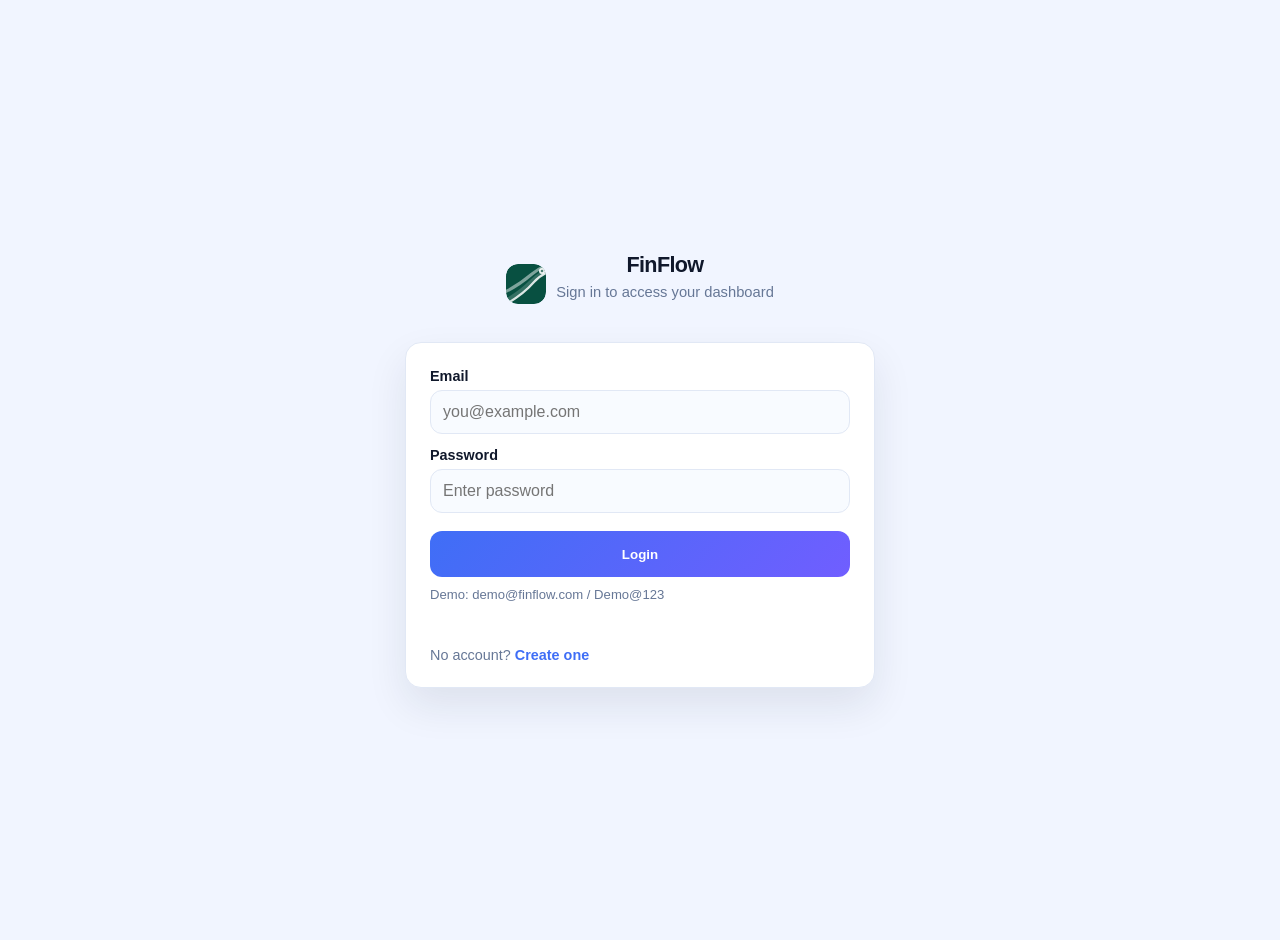
==== login.html @ 29f6e3ee "Rename FinFlow-Finance Dashboard/login.html to login.html" ====
<!DOCTYPE html>
<html lang="en">
<head>
  <meta charset="UTF-8" />
  <meta name="viewport" content="width=device-width, initial-scale=1.0" />
  <title>FinFlow | Login</title>
  <link rel="stylesheet" href="style.css" />
  <style>
    body {
      margin: 0;
      min-height: 100vh;
      display: grid;
      place-items: center;
      background: var(--bg-main, #f1f5ff);
      color: var(--text-main, #10182b);
      font-family: "Inter", sans-serif;
      padding: 20px;
    }
    .auth-box {
      width: min(420px, 100%);
      background: var(--surface, #fff);
      border: 1px solid var(--line, #e1e8f5);
      border-radius: 16px;
      box-shadow: var(--shadow-card, 0 18px 40px rgba(20,33,60,.09));
      padding: 24px;
    }
    .auth-title {
      margin: 0;
      font-size: 1.35rem;
      font-weight: 800;
      letter-spacing: -0.03em;
      color: var(--text-primary, #10182b);
    }
    .auth-subtitle {
      margin: 6px 0 16px;
      color: var(--text-muted, #667796);
      font-size: .92rem;
    }
    .brand-lockup {
      display: flex;
      align-items: center;
      justify-content: center;
      gap: 10px;
      margin-bottom: 14px;
    }
    /* Logo mark — replaces the old gradient badge */
    .brand-badge {
      width: 40px;
      height: 40px;
      border-radius: 12px;
      display: grid;
      place-items: center;
      flex: 0 0 auto;
      overflow: hidden;
    }
    .brand-copy {
      text-align: center;
    }
    .form-label {
      font-size: .9rem;
      font-weight: 600;
      margin-bottom: 6px;
      display: inline-block;
    }
    .form-control {
      width: 100%;
      min-height: 44px;
      border-radius: 12px;
      border: 1px solid var(--line, #e1e8f5);
      padding: 0 12px;
      box-sizing: border-box;
      font: inherit;
      background: var(--surface-soft, #f8fbff);
      color: inherit;
      transition: border-color .15s, box-shadow .15s;
    }
    .form-control:focus {
      outline: none;
      border-color: var(--primary, #3f6ef6);
      box-shadow: 0 0 0 4px rgba(63, 110, 246, 0.15);
    }
    /* Field-level validation error state */
    .form-control.field-invalid {
      border-color: #d94e63;
      box-shadow: 0 0 0 3px rgba(217, 78, 99, 0.14);
    }
    .inline-field-error {
      display: block;
      font-size: .8rem;
      color: #d94e63;
      margin-top: 4px;
    }
    .auth-btn {
      width: 100%;
      border: 0;
      min-height: 46px;
      border-radius: 12px;
      font-weight: 700;
      color: #fff;
      margin-top: 18px;
      background: linear-gradient(130deg, var(--primary, #3f6ef6), var(--primary-2, #705eff));
      cursor: pointer;
      transition: opacity .15s;
    }
    .auth-btn:hover { opacity: .9; }
    .auth-meta {
      margin: 12px 0 0;
      color: var(--text-muted, #667796);
      font-size: .9rem;
    }
    .auth-meta a {
      color: var(--primary, #3f6ef6);
      text-decoration: none;
      font-weight: 700;
    }
    .auth-msg {
      min-height: 20px;
      font-size: .88rem;
      margin-top: 10px;
    }
    .auth-msg.error   { color: #d94e63; }
    .auth-msg.success { color: #0f9a75; }
    .auth-hint {
      margin: 10px 0 0;
      font-size: .82rem;
      color: var(--text-muted, #667796);
    }
    .auth-page {
      width: 100%;
      display: flex;
      flex-direction: column;
      align-items: center;
      gap: 12px;
    }
    .brand-top {
      width: min(420px, 100%);
      display: flex;
      justify-content: center;
    }
  </style>
</head>
<body data-page="login">
  <main class="auth-page">
    <div class="brand-top">
      <div class="brand-lockup" aria-label="FinFlow brand">

        <!-- FinFlow Logo Mark (replaces the old gradient FF badge) -->
        <div class="brand-badge" aria-hidden="true">
          <svg width="40" height="40" viewBox="0 0 40 40" xmlns="http://www.w3.org/2000/svg">
            <defs>
              <clipPath id="lmc">
                <rect width="40" height="40" rx="12"/>
              </clipPath>
            </defs>
            <rect width="40" height="40" rx="12" fill="#085041"/>
            <g clip-path="url(#lmc)" fill="none" stroke-linecap="round">
              <path d="M-1 37C9 32,19 24,26 17S37 9,42 6"   stroke="white" stroke-width="4"   opacity="0.18"/>
              <path d="M-1 28C9 23,19 16,26 10S37 3,43 0"   stroke="white" stroke-width="3"   opacity="0.48"/>
              <path d="M2 39C12 33,22 25,28 18S38 10,44 7"  stroke="white" stroke-width="2.2" opacity="0.85"/>
              <circle cx="36" cy="7" r="3" fill="white" opacity="0.92"/>
              <circle cx="36" cy="7" r="1.3" fill="#085041" opacity="0.7"/>
            </g>
          </svg>
        </div>

        <div class="brand-copy">
          <h2 class="auth-title">FinFlow</h2>
          <p class="auth-subtitle">Sign in to access your dashboard</p>
        </div>
      </div>
    </div>

    <section class="auth-box">
      <form id="loginForm" novalidate>
        <div>
          <label for="loginEmail" class="form-label">Email</label>
          <input id="loginEmail" class="form-control" type="email" placeholder="you@example.com" required />
        </div>

        <div style="margin-top:12px;">
          <label for="loginPassword" class="form-label">Password</label>
          <input id="loginPassword" class="form-control" type="password" placeholder="Enter password" required />
        </div>

        <button type="submit" class="auth-btn">Login</button>
        <p class="auth-hint">Demo: demo@finflow.com / Demo@123</p>
        <p id="loginMessage" class="auth-msg"></p>
      </form>

      <p class="auth-meta">No account? <a href="signup.html">Create one</a></p>
    </section>
  </main>

  <script src="auth.js"></script>
</body>
</html>
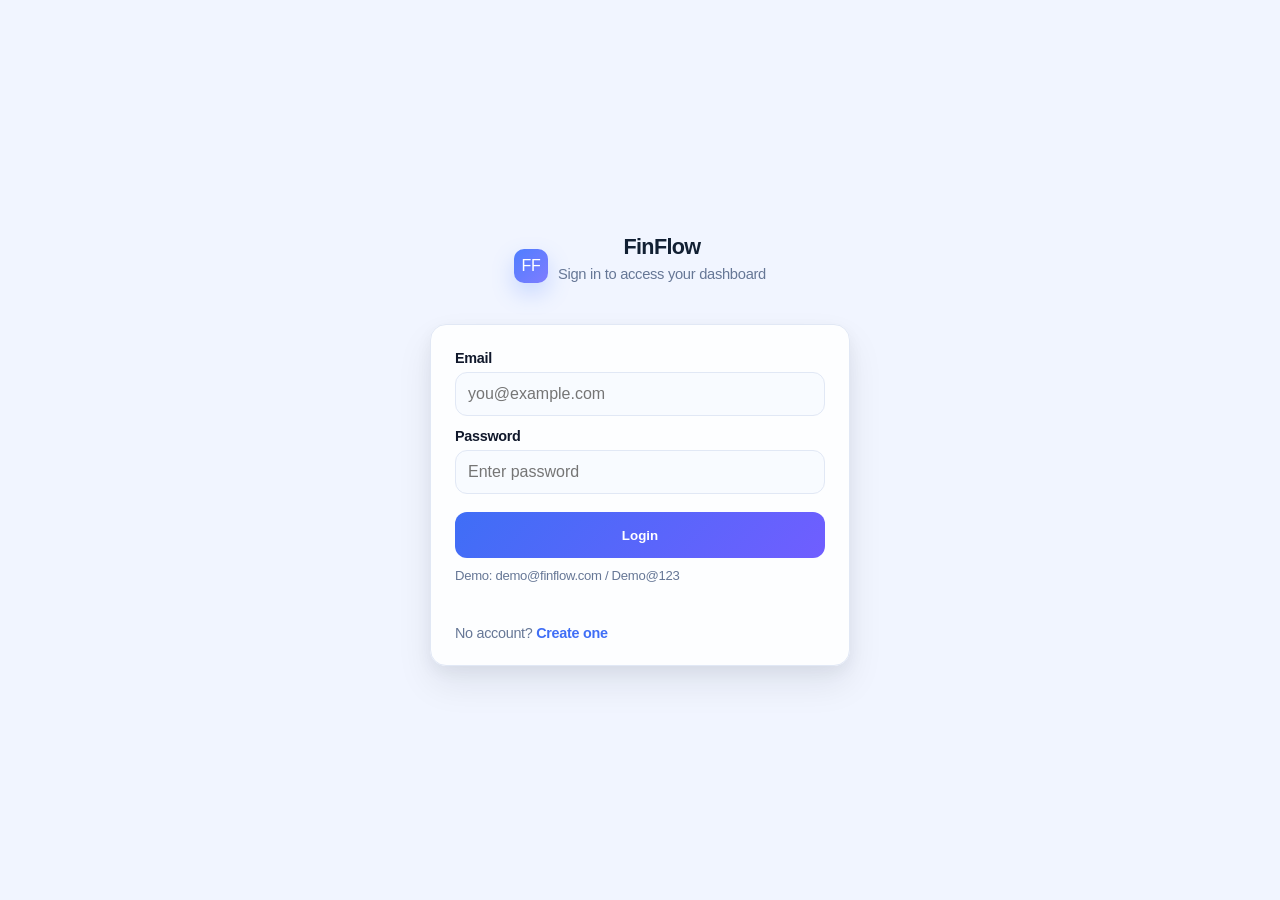
==== commit 0d4c04ba: "Updated README and added screenshots" ====
--- a/login.html
+++ b/login.html
@@ -43,15 +43,16 @@
       gap: 10px;
       margin-bottom: 14px;
     }
-    /* Logo mark — replaces the old gradient badge */
     .brand-badge {
-      width: 40px;
-      height: 40px;
-      border-radius: 12px;
+      width: 34px;
+      height: 34px;
+      border-radius: 10px;
       display: grid;
       place-items: center;
+      color: #fff;
+      background: linear-gradient(135deg, #4f7eff, #7f7cff);
+      box-shadow: 0 10px 22px rgba(79, 126, 255, 0.25);
       flex: 0 0 auto;
-      overflow: hidden;
     }
     .brand-copy {
       text-align: center;
@@ -72,23 +73,11 @@
       font: inherit;
       background: var(--surface-soft, #f8fbff);
       color: inherit;
-      transition: border-color .15s, box-shadow .15s;
     }
     .form-control:focus {
       outline: none;
       border-color: var(--primary, #3f6ef6);
       box-shadow: 0 0 0 4px rgba(63, 110, 246, 0.15);
-    }
-    /* Field-level validation error state */
-    .form-control.field-invalid {
-      border-color: #d94e63;
-      box-shadow: 0 0 0 3px rgba(217, 78, 99, 0.14);
-    }
-    .inline-field-error {
-      display: block;
-      font-size: .8rem;
-      color: #d94e63;
-      margin-top: 4px;
     }
     .auth-btn {
       width: 100%;
@@ -100,9 +89,7 @@
       margin-top: 18px;
       background: linear-gradient(130deg, var(--primary, #3f6ef6), var(--primary-2, #705eff));
       cursor: pointer;
-      transition: opacity .15s;
     }
-    .auth-btn:hover { opacity: .9; }
     .auth-meta {
       margin: 12px 0 0;
       color: var(--text-muted, #667796);
@@ -118,7 +105,7 @@
       font-size: .88rem;
       margin-top: 10px;
     }
-    .auth-msg.error   { color: #d94e63; }
+    .auth-msg.error { color: #d94e63; }
     .auth-msg.success { color: #0f9a75; }
     .auth-hint {
       margin: 10px 0 0;
@@ -143,26 +130,7 @@
   <main class="auth-page">
     <div class="brand-top">
       <div class="brand-lockup" aria-label="FinFlow brand">
-
-        <!-- FinFlow Logo Mark (replaces the old gradient FF badge) -->
-        <div class="brand-badge" aria-hidden="true">
-          <svg width="40" height="40" viewBox="0 0 40 40" xmlns="http://www.w3.org/2000/svg">
-            <defs>
-              <clipPath id="lmc">
-                <rect width="40" height="40" rx="12"/>
-              </clipPath>
-            </defs>
-            <rect width="40" height="40" rx="12" fill="#085041"/>
-            <g clip-path="url(#lmc)" fill="none" stroke-linecap="round">
-              <path d="M-1 37C9 32,19 24,26 17S37 9,42 6"   stroke="white" stroke-width="4"   opacity="0.18"/>
-              <path d="M-1 28C9 23,19 16,26 10S37 3,43 0"   stroke="white" stroke-width="3"   opacity="0.48"/>
-              <path d="M2 39C12 33,22 25,28 18S38 10,44 7"  stroke="white" stroke-width="2.2" opacity="0.85"/>
-              <circle cx="36" cy="7" r="3" fill="white" opacity="0.92"/>
-              <circle cx="36" cy="7" r="1.3" fill="#085041" opacity="0.7"/>
-            </g>
-          </svg>
-        </div>
-
+        <div class="brand-badge" aria-hidden="true">FF</div>
         <div class="brand-copy">
           <h2 class="auth-title">FinFlow</h2>
           <p class="auth-subtitle">Sign in to access your dashboard</p>
@@ -172,15 +140,11 @@
 
     <section class="auth-box">
       <form id="loginForm" novalidate>
-        <div>
-          <label for="loginEmail" class="form-label">Email</label>
-          <input id="loginEmail" class="form-control" type="email" placeholder="you@example.com" required />
-        </div>
+        <label for="loginEmail" class="form-label">Email</label>
+        <input id="loginEmail" class="form-control" type="email" placeholder="you@example.com" required />
 
-        <div style="margin-top:12px;">
-          <label for="loginPassword" class="form-label">Password</label>
-          <input id="loginPassword" class="form-control" type="password" placeholder="Enter password" required />
-        </div>
+        <label for="loginPassword" class="form-label" style="margin-top:12px;">Password</label>
+        <input id="loginPassword" class="form-control" type="password" placeholder="Enter password" required />
 
         <button type="submit" class="auth-btn">Login</button>
         <p class="auth-hint">Demo: demo@finflow.com / Demo@123</p>
--- a/style.css
+++ b/style.css
@@ -0,0 +1,1117 @@
+* {
+  margin: 0;
+  padding: 0;
+  box-sizing: border-box;
+}
+
+:root {
+  --page-bg: #eef3f9;
+  --surface: rgba(255, 255, 255, 0.88);
+  --surface-strong: #ffffff;
+  --text-primary: #122033;
+  --text-secondary: #64748b;
+  --border-soft: rgba(15, 23, 42, 0.08);
+  --border-strong: rgba(15, 23, 42, 0.14);
+  --shadow-lg: 0 18px 45px rgba(15, 23, 42, 0.08);
+  --shadow-card: 0 18px 36px rgba(15, 23, 42, 0.08), 0 6px 16px rgba(15, 23, 42, 0.05);
+  --shadow-card-hover: 0 26px 46px rgba(15, 23, 42, 0.12), 0 10px 22px rgba(15, 23, 42, 0.07);
+  --radius-lg: 20px;
+  --radius-md: 14px;
+  --radius-sm: 10px;
+  --control-bg: rgba(255, 255, 255, 0.62);
+  --control-bg-hover: rgba(255, 255, 255, 0.85);
+  --table-row-hover: rgba(37, 99, 235, 0.045);
+  --accent: #2563eb;
+  --accent-2: #10b981;
+  --danger: #ef4444;
+  --warning: #f59e0b;
+}
+
+body.dark-mode {
+  --page-bg: #08111f;
+  --surface: rgba(12, 20, 34, 0.88);
+  --surface-strong: #0f1b2d;
+  --text-primary: #ecf2ff;
+  --text-secondary: #9fb0c8;
+  --border-soft: rgba(148, 163, 184, 0.14);
+  --border-strong: rgba(148, 163, 184, 0.24);
+  --shadow-lg: 0 18px 45px rgba(0, 0, 0, 0.35);
+  --shadow-card: 0 18px 40px rgba(0, 0, 0, 0.3), 0 6px 14px rgba(0, 0, 0, 0.22);
+  --shadow-card-hover: 0 26px 48px rgba(0, 0, 0, 0.38), 0 10px 22px rgba(0, 0, 0, 0.26);
+  --control-bg: rgba(20, 32, 52, 0.9);
+  --control-bg-hover: rgba(28, 44, 70, 0.96);
+  --table-row-hover: rgba(96, 165, 250, 0.12);
+  --accent: #60a5fa;
+  --accent-2: #34d399;
+  --danger: #f87171;
+  --warning: #fbbf24;
+}
+.brand-title {
+  font-size: 28px;
+  font-weight: 700;
+  text-align: center;
+  margin-bottom: 10px;
+  color: #2c3e50; /* change based on your theme */
+}
+
+body {
+  font-family: "Segoe UI", -apple-system, BlinkMacSystemFont, sans-serif;
+  background:
+    radial-gradient(circle at -12% -8%, rgba(88, 101, 242, 0.1), transparent 40%),
+    radial-gradient(circle at 108% -2%, rgba(56, 189, 248, 0.08), transparent 36%),
+    linear-gradient(180deg, #f5f7fc 0%, #eef2fb 100%),
+    var(--page-bg);
+  color: var(--text-primary);
+  min-height: 100vh;
+  letter-spacing: -0.3px;
+}
+
+.dashboard-layout {
+  display: flex;
+  min-height: 100vh;
+}
+
+/* Sidebar */
+.sidebar {
+  width: 295px;
+  min-height: 100vh;
+  background:
+    radial-gradient(circle at 0% 0%, rgba(124, 58, 237, 0.2), transparent 38%),
+    radial-gradient(circle at 100% 100%, rgba(37, 99, 235, 0.18), transparent 44%),
+    linear-gradient(180deg, #090f2a 0%, #090d24 58%, #070b1e 100%);
+  color: #fff;
+  padding: 30px 22px;
+  position: sticky;
+  top: 0;
+  box-shadow: 14px 0 48px rgba(0, 0, 0, 0.24), 8px 0 20px rgba(37, 99, 235, 0.08);
+  display: flex;
+  flex-direction: column;
+  justify-content: space-between;
+}
+
+.sidebar-brand {
+  display: flex;
+  align-items: center;
+  gap: 14px;
+}
+
+.brand-mark {
+  width: 50px;
+  height: 50px;
+  border-radius: 14px;
+  display: grid;
+  place-items: center;
+  font-size: 22px;
+  background: linear-gradient(
+    135deg,
+    #60a5fa 0%,
+    #34d399 100%
+  );
+  color: #fff;
+  font-weight: 900;
+  letter-spacing: 0.05em;
+  box-shadow: 0 12px 24px rgba(37, 99, 235, 0.36), 0 4px 8px rgba(52, 211, 153, 0.18);
+  border: 1px solid rgba(255, 255, 255, 0.12);
+}
+
+.logo {
+  font-size: 30px;
+  font-weight: 800;
+  margin-bottom: 4px;
+  line-height: 1.05;
+  letter-spacing: -0.03em;
+}
+
+.sidebar-section-label {
+  font-size: 12px;
+  text-transform: uppercase;
+  letter-spacing: 0.1em;
+  color: rgba(187, 200, 224, 0.55);
+  font-weight: 700;
+  padding: 8px 10px 10px;
+}
+
+.sidebar-section-label--spaced {
+  margin-top: 12px;
+}
+
+.sidebar-note,
+.sidebar-footer-label {
+  color: rgba(226, 232, 240, 0.7);
+  margin-bottom: 0;
+  font-size: 13px;
+  line-height: 1.35;
+}
+
+.sidebar-line {
+  border-color: rgba(255, 255, 255, 0.12);
+  margin: 22px 0;
+}
+
+.sidebar-menu {
+  list-style: none;
+  padding-left: 0;
+  margin-bottom: 22px;
+}
+
+.menu-item {
+  width: 100%;
+  display: flex;
+  align-items: center;
+  justify-content: flex-start;
+  gap: 12px;
+  padding: 12px 14px;
+  border-radius: 12px;
+  margin-bottom: 8px;
+  cursor: pointer;
+  transition: all 0.28s cubic-bezier(0.2, 0.8, 0.2, 1);
+  color: #d8e3f0;
+  font-size: 15px;
+  font-weight: 700;
+  letter-spacing: -0.01em;
+  background: transparent;
+  border: 1px solid transparent;
+}
+
+.menu-item i {
+  width: 18px;
+  font-size: 15px;
+  opacity: 0.92;
+  text-align: center;
+}
+
+.menu-item:hover {
+  background: linear-gradient(90deg, rgba(96, 165, 250, 0.18), rgba(125, 211, 252, 0.08));
+  color: #a5d8ff;
+  transform: translateX(4px);
+  border: 1px solid rgba(125, 211, 252, 0.18);
+}
+
+.menu-item.active {
+  background: linear-gradient(90deg, rgba(96, 165, 250, 0.25), rgba(125, 211, 252, 0.1));
+  color: #7dd3fc;
+  box-shadow: inset 0 0 0 1.2px rgba(125, 211, 252, 0.34), 0 6px 16px rgba(96, 165, 250, 0.18);
+  border: 1px solid rgba(125, 211, 252, 0.32);
+}
+
+.menu-item.active i {
+  opacity: 1;
+}
+
+.sidebar-profile {
+  display: flex;
+  align-items: center;
+  gap: 12px;
+}
+
+.sidebar-profile-avatar {
+  width: 40px;
+  height: 40px;
+  border-radius: 50%;
+  display: grid;
+  place-items: center;
+  color: #fff;
+  font-size: 13px;
+  font-weight: 800;
+  background: linear-gradient(135deg, #6366f1, #4f46e5);
+}
+
+.sidebar-profile-name {
+  margin: 0;
+  color: #e4eaff;
+  font-size: 20px;
+  font-weight: 700;
+  line-height: 1.15;
+}
+
+.sidebar-profile-plan {
+  margin: 2px 0 0;
+  color: rgba(191, 202, 229, 0.74);
+  font-size: 13px;
+}
+
+.sidebar-profile-arrow {
+  margin-left: auto;
+  color: rgba(168, 184, 221, 0.8);
+}
+
+/* Main content */
+.main-content {
+  flex: 1;
+  padding: 34px 44px 44px;
+}
+
+.content-wrapper {
+  max-width: 1920px;
+  margin: 0 auto;
+}
+
+/* Topbar */
+.topbar {
+  display: grid;
+  grid-template-columns: 1fr;
+  gap: 22px;
+  margin-bottom: 34px;
+}
+
+.topbar-copy {
+  order: 2;
+}
+
+.page-title {
+  font-size: clamp(2.35rem, 2.9vw, 3.15rem);
+  font-weight: 900;
+  letter-spacing: -0.02em;
+  line-height: 1.15;
+  margin-bottom: 10px;
+  background: linear-gradient(135deg, var(--text-primary), color-mix(in srgb, var(--text-primary) 78%, #6b7280));
+  -webkit-background-clip: text;
+  -webkit-text-fill-color: transparent;
+  background-clip: text;
+}
+
+.page-subtitle {
+  color: var(--text-secondary);
+  font-size: 18px;
+  line-height: 1.7;
+  margin-bottom: 0;
+  max-width: 65ch;
+  font-weight: 400;
+}
+
+.topbar-actions {
+  display: flex;
+  align-items: center;
+  justify-content: space-between;
+  gap: 12px;
+  order: 1;
+  padding: 0;
+}
+
+.topbar-cta {
+  display: flex;
+  align-items: center;
+  gap: 10px;
+}
+
+.search-shell {
+  display: flex;
+  align-items: center;
+  gap: 10px;
+  width: min(460px, 100%);
+  padding: 0 18px;
+  border-radius: var(--radius-md);
+  background: linear-gradient(135deg, rgba(255, 255, 255, 0.94), rgba(255, 255, 255, 0.88));
+  border: 1.2px solid rgba(255, 255, 255, 0.7);
+  box-shadow: 0 12px 28px rgba(15, 23, 42, 0.1), 0 2px 4px rgba(15, 23, 42, 0.04);
+  transition: border-color 0.28s ease, box-shadow 0.28s ease, transform 0.28s ease;
+}
+
+.search-shell i {
+  color: var(--text-secondary);
+}
+
+.search-shell:focus-within {
+  border-color: rgba(37, 99, 235, 0.5);
+  box-shadow: 0 18px 36px rgba(37, 99, 235, 0.18), 0 4px 8px rgba(37, 99, 235, 0.08);
+  transform: translateY(-2px);
+}
+
+.search-box {
+  width: 100%;
+  border: 0;
+  background: transparent;
+  padding: 14px 0;
+  box-shadow: none;
+  color: var(--text-primary);
+}
+
+.search-box:focus {
+  box-shadow: none;
+}
+
+.icon-btn {
+  width: 48px;
+  height: 48px;
+  display: grid;
+  place-items: center;
+  border-radius: var(--radius-md);
+  background: linear-gradient(135deg, rgba(255, 255, 255, 0.8), rgba(255, 255, 255, 0.7));
+  border: 1.2px solid rgba(255, 255, 255, 0.6);
+  color: var(--text-secondary);
+  transition: all 0.28s cubic-bezier(0.2, 0.8, 0.2, 1);
+}
+
+.icon-btn:hover {
+  background: linear-gradient(135deg, rgba(255, 255, 255, 0.95), rgba(255, 255, 255, 0.85));
+  border-color: rgba(255, 255, 255, 0.8);
+  color: var(--text-primary);
+  transform: translateY(-2px);
+  box-shadow: 0 10px 20px rgba(15, 23, 42, 0.1);
+}
+
+.icon-btn-notify {
+  position: relative;
+}
+
+.icon-btn-notify::after {
+  content: "";
+  position: absolute;
+  top: 10px;
+  right: 12px;
+  width: 8px;
+  height: 8px;
+  border-radius: 50%;
+  background: #ef4444;
+  box-shadow: 0 0 0 2px #e9edf8;
+}
+
+/* Cards */
+.dashboard-card {
+  border: none;
+  border-radius: 20px;
+  box-shadow: 0 16px 40px rgba(15, 23, 42, 0.1), 0 2px 4px rgba(15, 23, 42, 0.05);
+  background:
+    linear-gradient(135deg, rgba(255, 255, 255, 0.95), rgba(255, 255, 255, 0.88)),
+    linear-gradient(180deg, rgba(255, 255, 255, 0.6), rgba(255, 255, 255, 0.3));
+  padding: 28px;
+  border: 1.2px solid rgba(255, 255, 255, 0.7);
+  backdrop-filter: blur(16px);
+  transition: transform 0.28s cubic-bezier(0.2, 0.8, 0.2, 1), box-shadow 0.28s ease, border-color 0.28s ease;
+}
+
+.dashboard-card:hover {
+  transform: translateY(-4px);
+  box-shadow: 0 24px 56px rgba(15, 23, 42, 0.15), 0 4px 8px rgba(15, 23, 42, 0.08);
+  border-color: rgba(255, 255, 255, 0.85);
+}
+
+.stat-card h6 {
+  font-size: 12px;
+  margin-bottom: 12px;
+  color: color-mix(in srgb, var(--text-secondary) 85%, #ffffff 15%);
+  letter-spacing: 0.06em;
+  text-transform: uppercase;
+  font-weight: 700;
+}
+
+.stat-card h4 {
+  font-size: 44px;
+  font-weight: 900;
+  margin-bottom: 14px;
+  color: var(--text-primary);
+  line-height: 1.1;
+  letter-spacing: -0.01em;
+}
+
+.stat-card small {
+  font-size: 14px;
+  color: var(--text-secondary);
+  line-height: 1.6;
+  font-weight: 400;
+}
+
+.stat-icon {
+  width: 60px;
+  height: 60px;
+  border-radius: 15px;
+  display: grid;
+  place-items: center;
+  margin-bottom: 20px;
+  color: #fff;
+  font-size: 26px;
+  background: linear-gradient(135deg, var(--accent), #8b5cf6);
+  box-shadow: 0 12px 28px rgba(37, 99, 235, 0.28), 0 4px 10px rgba(139, 92, 246, 0.15);
+  border: 1px solid rgba(255, 255, 255, 0.1);
+}
+
+.stat-card {
+  position: relative;
+  overflow: hidden;
+  padding: 24px 24px 22px;
+}
+
+.stat-card::after {
+  content: "";
+  position: absolute;
+  left: 0;
+  top: 0;
+  width: 100%;
+  height: 3px;
+  background: linear-gradient(90deg, rgba(37, 99, 235, 0.65), rgba(16, 185, 129, 0.45));
+  opacity: 0.8;
+}
+
+.stat-card h4 {
+  font-size: 41px;
+}
+
+.stat-card small {
+  font-size: 13px;
+}
+
+.stat-card--income .stat-icon {
+  background: linear-gradient(135deg, #10b981, #34d399);
+  box-shadow: 0 12px 28px rgba(16, 185, 129, 0.3), 0 4px 10px rgba(52, 211, 153, 0.18);
+}
+
+.stat-card--expense .stat-icon {
+  background: linear-gradient(135deg, #ef4444, #f97316);
+  box-shadow: 0 12px 28px rgba(239, 68, 68, 0.28), 0 4px 10px rgba(249, 115, 22, 0.16);
+}
+
+.stat-card--savings .stat-icon {
+  background: linear-gradient(135deg, #06b6d4, #14b8a6);
+  box-shadow: 0 12px 28px rgba(6, 182, 212, 0.28), 0 4px 10px rgba(20, 184, 166, 0.16);
+}
+
+/* Sections */
+.section-header {
+  display: flex;
+  justify-content: space-between;
+  align-items: center;
+  margin-bottom: 22px;
+  gap: 12px;
+  flex-wrap: wrap;
+}
+
+.section-title {
+  font-size: 34px;
+  font-weight: 900;
+  letter-spacing: -0.015em;
+  background: linear-gradient(135deg, var(--text-primary), color-mix(in srgb, var(--text-primary) 80%, #6b7280));
+  -webkit-background-clip: text;
+  -webkit-text-fill-color: transparent;
+  background-clip: text;
+}
+
+.transaction-card .section-title {
+  font-size: 26px;
+}
+
+.section-chip {
+  display: inline-flex;
+  align-items: center;
+  padding: 7px 14px;
+  border-radius: 999px;
+  background: linear-gradient(135deg, rgba(37, 99, 235, 0.12), rgba(59, 130, 246, 0.08));
+  color: var(--accent);
+  font-size: 14px;
+  font-weight: 700;
+  border: 1.2px solid rgba(37, 99, 235, 0.3);
+  backdrop-filter: blur(8px);
+  letter-spacing: 0.02em;
+}
+
+.chart-card {
+  min-height: 510px;
+  margin-bottom: 28px !important;
+  position: relative;
+  overflow: hidden;
+}
+
+.chart-card::before {
+  content: "";
+  position: absolute;
+  inset: 0;
+  background:
+    radial-gradient(circle at 50% 20%, rgba(37, 99, 235, 0.12), transparent 35%),
+    linear-gradient(180deg, rgba(37, 99, 235, 0.08), transparent 40%);
+  pointer-events: none;
+}
+
+.chart-wrap {
+  height: 390px;
+  padding: 16px 8px 0;
+  position: relative;
+  z-index: 1;
+}
+
+.quick-stats-card {
+  padding: 24px;
+}
+
+.quick-stats-card .section-title {
+  font-size: 34px;
+}
+
+.quick-stats-list {
+  list-style: none;
+  margin: 0;
+  padding: 0;
+}
+
+.quick-stats-list li {
+  display: flex;
+  justify-content: space-between;
+  align-items: center;
+  padding: 14px 0;
+  border-bottom: 1px solid rgba(148, 163, 184, 0.22);
+  font-size: 16px;
+  color: #6b7280;
+}
+
+.quick-stats-list li:last-child {
+  border-bottom: 0;
+}
+
+.quick-stats-list strong {
+  color: #1f2937;
+  font-size: 28px;
+  font-weight: 800;
+}
+
+/* Table */
+.transaction-card {
+  padding-top: 26px;
+}
+
+.transaction-controls {
+  display: flex;
+  gap: 12px;
+  align-items: center;
+  flex-wrap: wrap;
+}
+
+.filter-group .btn {
+  border-radius: 999px;
+  padding: 0.62rem 1.24rem;
+  border-color: rgba(255, 255, 255, 0.5);
+  background: linear-gradient(135deg, rgba(255, 255, 255, 0.7), rgba(255, 255, 255, 0.6));
+  color: var(--text-secondary);
+  font-weight: 700;
+  font-size: 14px;
+  transition: all 0.28s cubic-bezier(0.2, 0.8, 0.2, 1);
+  backdrop-filter: blur(8px);
+}
+
+.filter-group .btn:hover {
+  border-color: rgba(255, 255, 255, 0.7);
+  color: var(--text-primary);
+  background: linear-gradient(135deg, rgba(255, 255, 255, 0.85), rgba(255, 255, 255, 0.75));
+  transform: translateY(-2px);
+  box-shadow: 0 8px 16px rgba(37, 99, 235, 0.12);
+}
+
+.filter-group .btn.active {
+  background: linear-gradient(135deg, var(--accent), #0891b2);
+  color: #fff;
+  border-color: transparent;
+  box-shadow: 0 12px 28px rgba(37, 99, 235, 0.32), inset 0 1px 0 rgba(255, 255, 255, 0.2);
+  font-weight: 800;
+}
+
+.custom-table thead th {
+  font-size: 13px;
+  text-transform: uppercase;
+  color: color-mix(in srgb, var(--text-secondary) 85%, var(--text-primary) 15%);
+  border-bottom: 1.5px solid rgba(37, 99, 235, 0.12);
+  padding-bottom: 22px;
+  letter-spacing: 0.05em;
+  font-weight: 800;
+}
+
+.custom-table tbody tr {
+  transition: background-color 0.2s ease;
+}
+
+.custom-table tbody tr:hover {
+  background-color: var(--table-row-hover);
+}
+
+.custom-table tbody td {
+  padding-top: 22px;
+  padding-bottom: 22px;
+  vertical-align: middle;
+  border-color: rgba(37, 99, 235, 0.08);
+  font-size: 16px;
+  font-weight: 500;
+}
+
+.custom-table tbody td:first-child {
+  display: grid;
+  grid-template-columns: 40px minmax(0, 1fr);
+  grid-template-rows: auto auto;
+  column-gap: 14px;
+  row-gap: 3px;
+  align-items: center;
+}
+
+.custom-table tbody td:first-child::before {
+  content: "\f0c0";
+  grid-column: 1;
+  grid-row: 1 / span 2;
+  width: 40px;
+  height: 40px;
+  border-radius: 50%;
+  display: grid;
+  place-items: center;
+  font-family: "Font Awesome 6 Free";
+  font-weight: 900;
+  font-size: 14px;
+  color: var(--accent);
+  background: linear-gradient(135deg, rgba(37, 99, 235, 0.14), rgba(59, 130, 246, 0.08));
+  border: 1px solid rgba(37, 99, 235, 0.14);
+  box-shadow: 0 8px 18px rgba(37, 99, 235, 0.08);
+}
+
+.custom-table tbody td:first-child .fw-semibold {
+  grid-column: 2;
+  grid-row: 1;
+  margin: 0;
+  font-size: 16px;
+  line-height: 1.2;
+}
+
+.custom-table tbody td:first-child small {
+  grid-column: 2;
+  grid-row: 2;
+  display: block;
+  margin: 0;
+  font-size: 13px;
+  line-height: 1.3;
+}
+
+.amount-positive {
+  color: #16a34a;
+  font-weight: 700;
+}
+
+.amount-negative {
+  color: #dc2626;
+  font-weight: 700;
+}
+
+.transaction-actions .btn {
+  border-radius: var(--radius-md);
+}
+
+.badge-status {
+  border-radius: 999px;
+  padding: 0.5rem 0.84rem;
+  font-weight: 700;
+  border: 1.2px solid transparent;
+  font-size: 13px;
+  letter-spacing: 0.01em;
+}
+
+body.dark-mode .quick-stats-list li {
+  border-bottom-color: rgba(96, 165, 250, 0.2);
+  color: #b7c5da;
+}
+
+body.dark-mode .quick-stats-list strong {
+  color: #f3f7ff;
+}
+
+body.dark-mode .custom-table tbody td:first-child::before {
+  color: #dbeafe;
+  background: linear-gradient(135deg, rgba(96, 165, 250, 0.22), rgba(96, 165, 250, 0.12));
+  border-color: rgba(96, 165, 250, 0.24);
+  box-shadow: 0 8px 18px rgba(2, 6, 23, 0.22);
+}
+
+.badge-completed {
+  background: linear-gradient(135deg, rgba(22, 163, 74, 0.16), rgba(52, 211, 153, 0.08));
+  color: #156542;
+  border-color: rgba(22, 163, 74, 0.32);
+}
+
+.badge-pending {
+  background: linear-gradient(135deg, rgba(245, 158, 11, 0.16), rgba(251, 191, 36, 0.08));
+  color: #a16207;
+  border-color: rgba(245, 158, 11, 0.32);
+}
+
+.badge-expense {
+  background: linear-gradient(135deg, rgba(239, 68, 68, 0.16), rgba(249, 115, 22, 0.08));
+  color: #9a1c1c;
+  border-color: rgba(239, 68, 68, 0.32);
+}
+
+/* Buttons */
+.btn-primary {
+  background: linear-gradient(135deg, #2563eb, #0891b2);
+  border: none;
+  border-radius: var(--radius-md);
+  font-weight: 800;
+  font-size: 15px;
+  padding: 0.72rem 1.45rem;
+  box-shadow: 0 14px 32px rgba(37, 99, 235, 0.3), 0 4px 8px rgba(0, 0, 0, 0.08);
+  transition: transform 0.28s cubic-bezier(0.2, 0.8, 0.2, 1), box-shadow 0.28s ease;
+  border: 1px solid rgba(255, 255, 255, 0.15);
+}
+
+.btn-primary:hover {
+  transform: translateY(-3px);
+  box-shadow: 0 20px 40px rgba(37, 99, 235, 0.36), 0 6px 12px rgba(0, 0, 0, 0.1);
+}
+
+.btn-outline-secondary {
+  border-color: var(--border-soft);
+  color: var(--text-secondary);
+  font-size: 15px;
+}
+
+.btn-outline-secondary:hover {
+  border-color: var(--border-strong);
+  color: var(--text-primary);
+}
+
+.btn-light {
+  background: rgba(255, 255, 255, 0.85);
+  border-color: var(--border-soft);
+  border-radius: var(--radius-md);
+}
+
+.btn-sm {
+  padding: 0.52rem 0.92rem;
+  font-size: 14px;
+}
+
+.modal-card {
+  border-radius: 22px;
+  border: 1px solid var(--border-soft);
+  background: var(--surface-strong);
+  box-shadow: var(--shadow-lg);
+}
+
+.modal-title {
+  font-weight: 700;
+}
+
+.modal-subtitle {
+  color: var(--text-secondary);
+  margin-bottom: 0;
+  font-size: 14px;
+}
+
+.form-control,
+.form-select {
+  border-radius: var(--radius-md);
+  border-color: rgba(255, 255, 255, 0.5);
+  background-color: var(--surface-strong);
+  font-weight: 500;
+  transition: all 0.28s ease;
+}
+
+.form-control:focus,
+.form-select:focus {
+  border-color: rgba(37, 99, 235, 0.6);
+  box-shadow: 0 0 0 0.3rem rgba(37, 99, 235, 0.15);
+}
+
+.empty-state {
+  color: var(--text-secondary);
+}
+
+/* Dark mode readability and component parity */
+body.dark-mode {
+  color: var(--text-primary);
+}
+
+body.dark-mode .page-subtitle,
+body.dark-mode .modal-subtitle,
+body.dark-mode .sidebar-note,
+body.dark-mode .sidebar-footer-label,
+body.dark-mode .stat-card small,
+body.dark-mode .empty-state,
+body.dark-mode .text-muted {
+  color: #b6c3d8 !important;
+}
+
+body.dark-mode .stat-card h6 {
+  color: #c6d4e8;
+}
+
+body.dark-mode .page-title,
+body.dark-mode .section-title {
+  background: linear-gradient(135deg, #f3f7ff, #cbd5e1);
+  -webkit-background-clip: text;
+  -webkit-text-fill-color: transparent;
+  background-clip: text;
+}
+
+body.dark-mode .dashboard-card,
+body.dark-mode .modal-card {
+  background: linear-gradient(135deg, rgba(11, 22, 38, 0.95), rgba(8, 16, 28, 0.92));
+  border-color: rgba(96, 165, 250, 0.22);
+  box-shadow: 0 16px 40px rgba(0, 0, 0, 0.4), 0 2px 4px rgba(0, 0, 0, 0.15);
+}
+
+body.dark-mode .search-shell {
+  background: linear-gradient(135deg, rgba(20, 35, 55, 0.96), rgba(15, 27, 45, 0.92));
+  border-color: rgba(96, 165, 250, 0.28);
+  box-shadow: 0 14px 32px rgba(0, 0, 0, 0.42), 0 2px 4px rgba(0, 0, 0, 0.12);
+}
+
+body.dark-mode .search-shell:focus-within {
+  border-color: rgba(96, 165, 250, 0.56);
+  box-shadow: 0 18px 40px rgba(96, 165, 250, 0.22), 0 4px 8px rgba(0, 0, 0, 0.16);
+}
+
+body.dark-mode .icon-btn,
+body.dark-mode .btn-light {
+  background: linear-gradient(135deg, rgba(25, 40, 65, 0.92), rgba(20, 32, 52, 0.88));
+  border-color: rgba(96, 165, 250, 0.26);
+  color: #cfe4ff;
+  box-shadow: 0 8px 16px rgba(0, 0, 0, 0.25);
+}
+
+body.dark-mode .icon-btn:hover,
+body.dark-mode .btn-light:hover {
+  background: linear-gradient(135deg, rgba(32, 50, 80, 0.96), rgba(28, 44, 70, 0.92));
+  border-color: rgba(96, 165, 250, 0.38);
+  color: #e8f2ff;
+  box-shadow: 0 12px 24px rgba(96, 165, 250, 0.15);
+}
+
+body.dark-mode .btn-outline-secondary {
+  background: linear-gradient(135deg, rgba(25, 40, 65, 0.88), rgba(20, 32, 52, 0.84));
+  border-color: rgba(96, 165, 250, 0.24);
+  color: #a5d8ff;
+  font-weight: 700;
+}
+
+body.dark-mode .btn-outline-secondary:hover {
+  background: linear-gradient(135deg, rgba(32, 50, 80, 0.94), rgba(28, 44, 70, 0.92));
+  border-color: rgba(96, 165, 250, 0.42);
+  color: #d4eaff;
+}
+
+body.dark-mode .custom-table {
+  --bs-table-bg: transparent;
+  --bs-table-striped-bg: transparent;
+  --bs-table-hover-bg: transparent;
+  --bs-table-color: #dbe7fb;
+  color: #dbe7fb;
+}
+
+body.dark-mode .custom-table thead th {
+  color: #b7c5da;
+  border-bottom-color: rgba(148, 163, 184, 0.26);
+}
+
+body.dark-mode .custom-table tbody td {
+  color: #dbe7fb;
+  border-color: rgba(148, 163, 184, 0.16);
+}
+
+body.dark-mode .custom-table tbody tr:hover {
+  background-color: var(--table-row-hover);
+}
+
+body.dark-mode .amount-positive {
+  color: #4ade80;
+}
+
+body.dark-mode .amount-negative {
+  color: #f87171;
+}
+
+body.dark-mode .badge-completed {
+  background: rgba(34, 197, 94, 0.2);
+  color: #86efac;
+  border-color: rgba(74, 222, 128, 0.34);
+}
+
+body.dark-mode .badge-pending {
+  background: rgba(245, 158, 11, 0.22);
+  color: #fcd34d;
+  border-color: rgba(252, 211, 77, 0.32);
+}
+
+body.dark-mode .badge-expense {
+  background: rgba(239, 68, 68, 0.22);
+  color: #fca5a5;
+  border-color: rgba(252, 165, 165, 0.32);
+}
+
+body.dark-mode .form-control,
+body.dark-mode .form-select {
+  background-color: rgba(15, 28, 46, 0.96);
+  border-color: rgba(96, 165, 250, 0.28);
+  color: #e6efff;
+  font-weight: 500;
+}
+
+body.dark-mode .form-control::placeholder {
+  color: #9aaac0;
+}
+
+body.dark-mode .form-control:focus,
+body.dark-mode .form-select:focus {
+  border-color: rgba(96, 165, 250, 0.6);
+  box-shadow: 0 0 0 0.3rem rgba(96, 165, 250, 0.2);
+}
+
+body.dark-mode .btn-close {
+  filter: invert(1) grayscale(1) brightness(1.5);
+}
+
+.sidebar-footer {
+  margin-top: auto;
+  padding-top: 22px;
+  border-top: 1px solid rgba(255, 255, 255, 0.1);
+}
+
+/* Responsive */
+@media (max-width: 992px) {
+  .sidebar {
+    width: 270px;
+    padding: 26px 18px;
+  }
+
+  .main-content {
+    padding: 28px 24px 34px;
+  }
+
+  .page-title {
+    font-size: 40px;
+  }
+
+  .stat-card h4 {
+    font-size: 30px;
+  }
+
+  .chart-card {
+    min-height: 380px;
+  }
+
+  .chart-wrap {
+    height: 300px;
+  }
+
+  .topbar-actions {
+    flex-direction: column;
+    align-items: stretch;
+  }
+
+  .topbar-cta {
+    justify-content: flex-end;
+  }
+
+  .search-shell {
+    width: 100%;
+  }
+}
+
+@media (max-width: 768px) {
+  .dashboard-layout {
+    flex-direction: column;
+  }
+
+  .sidebar {
+    width: 100%;
+    min-height: auto;
+    position: static;
+    border-radius: 0 0 24px 24px;
+    padding: 22px 16px;
+  }
+
+  .topbar {
+    gap: 14px;
+    margin-bottom: 22px;
+  }
+
+  .topbar-actions {
+    justify-content: flex-start;
+    width: 100%;
+  }
+
+  .topbar-cta {
+    justify-content: flex-start;
+    flex-wrap: wrap;
+  }
+
+  .search-box {
+    width: 100%;
+  }
+
+  .main-content {
+    flex: 1;
+    padding: 22px 16px 28px;
+  }
+
+  .content-wrapper {
+    max-width: 100%;
+    margin: 0;
+  }
+
+  .page-title {
+    font-size: 34px;
+  }
+
+  .section-header {
+    flex-direction: column;
+    align-items: flex-start;
+    gap: 10px;
+  }
+
+  .transaction-controls {
+    width: 100%;
+  }
+
+  .filter-group {
+    width: 100%;
+  }
+
+  .filter-group .btn {
+    flex: 1;
+  }
+
+  .chart-card {
+    min-height: 330px;
+  }
+
+  .chart-wrap {
+    height: 240px;
+  }
+}
+
+@media (max-width: 576px) {
+  .main-content {
+    padding: 16px 12px 24px;
+  }
+
+  .search-shell {
+    width: 100%;
+  }
+
+  .dashboard-card {
+    padding: 18px;
+  }
+
+  .brand-mark {
+    width: 40px;
+    height: 40px;
+    font-size: 0.86rem;
+  }
+
+  .logo {
+    font-size: 26px;
+  }
+
+  .menu-item {
+    padding: 11px 12px;
+    font-size: 14px;
+  }
+
+  .chart-wrap {
+    height: 220px;
+  }
+
+  .section-title {
+    font-size: 19px;
+  }
+
+  .filter-group {
+    gap: 6px;
+    display: flex;
+  }
+
+  .filter-group .btn {
+    padding: 0.5rem 0.6rem;
+    font-size: 0.85rem;
+  }
+}
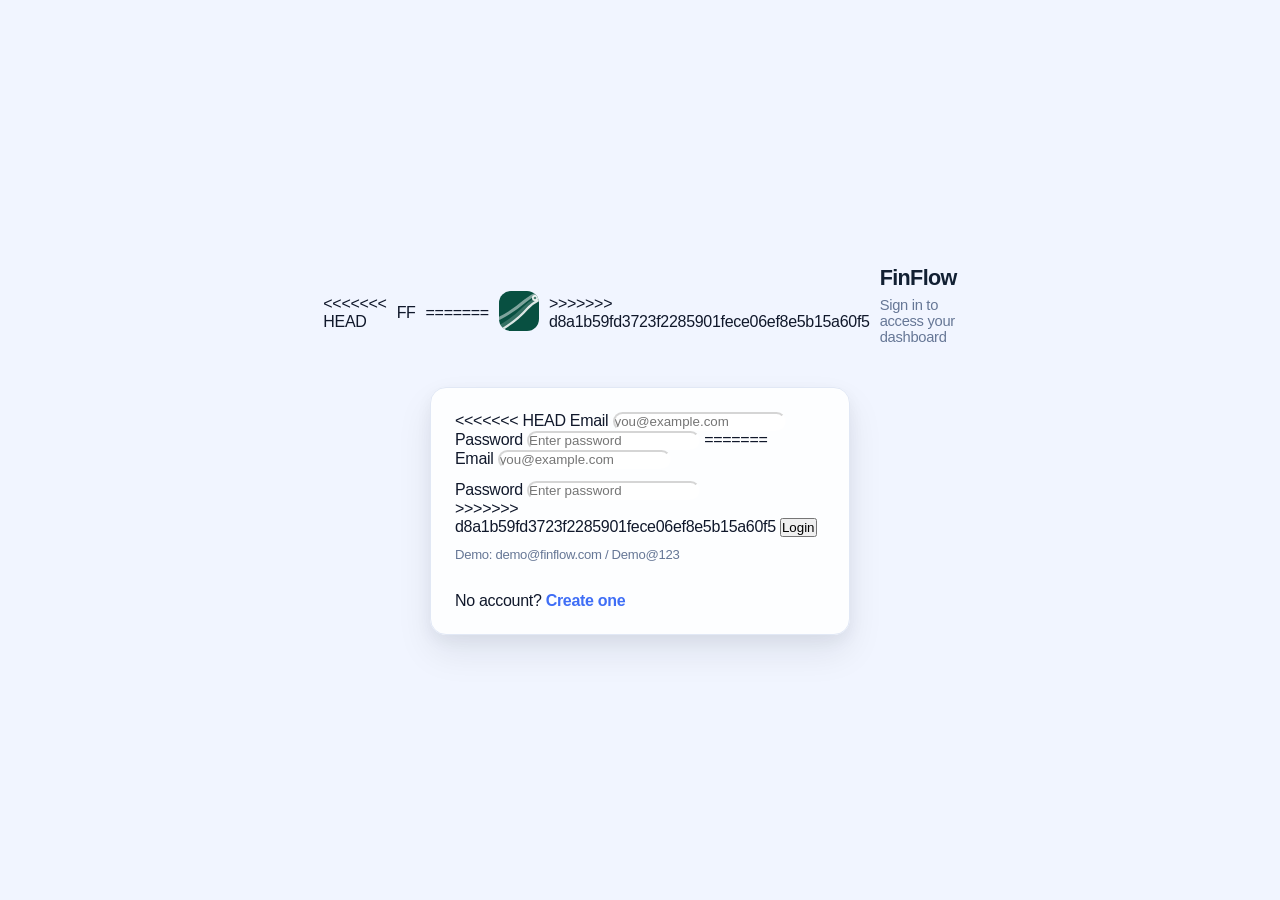
==== commit d7bed6b8: "Resolve merge conflict and update README" ====
--- a/login.html
+++ b/login.html
@@ -43,6 +43,7 @@
       gap: 10px;
       margin-bottom: 14px;
     }
+<<<<<<< HEAD
     .brand-badge {
       width: 34px;
       height: 34px;
@@ -53,6 +54,17 @@
       background: linear-gradient(135deg, #4f7eff, #7f7cff);
       box-shadow: 0 10px 22px rgba(79, 126, 255, 0.25);
       flex: 0 0 auto;
+=======
+    /* Logo mark — replaces the old gradient badge */
+    .brand-badge {
+      width: 40px;
+      height: 40px;
+      border-radius: 12px;
+      display: grid;
+      place-items: center;
+      flex: 0 0 auto;
+      overflow: hidden;
+>>>>>>> d8a1b59fd3723f2285901fece06ef8e5b15a60f5
     }
     .brand-copy {
       text-align: center;
@@ -73,12 +85,30 @@
       font: inherit;
       background: var(--surface-soft, #f8fbff);
       color: inherit;
+<<<<<<< HEAD
+=======
+      transition: border-color .15s, box-shadow .15s;
+>>>>>>> d8a1b59fd3723f2285901fece06ef8e5b15a60f5
     }
     .form-control:focus {
       outline: none;
       border-color: var(--primary, #3f6ef6);
       box-shadow: 0 0 0 4px rgba(63, 110, 246, 0.15);
     }
+<<<<<<< HEAD
+=======
+    /* Field-level validation error state */
+    .form-control.field-invalid {
+      border-color: #d94e63;
+      box-shadow: 0 0 0 3px rgba(217, 78, 99, 0.14);
+    }
+    .inline-field-error {
+      display: block;
+      font-size: .8rem;
+      color: #d94e63;
+      margin-top: 4px;
+    }
+>>>>>>> d8a1b59fd3723f2285901fece06ef8e5b15a60f5
     .auth-btn {
       width: 100%;
       border: 0;
@@ -89,7 +119,13 @@
       margin-top: 18px;
       background: linear-gradient(130deg, var(--primary, #3f6ef6), var(--primary-2, #705eff));
       cursor: pointer;
-    }
+<<<<<<< HEAD
+    }
+=======
+      transition: opacity .15s;
+    }
+    .auth-btn:hover { opacity: .9; }
+>>>>>>> d8a1b59fd3723f2285901fece06ef8e5b15a60f5
     .auth-meta {
       margin: 12px 0 0;
       color: var(--text-muted, #667796);
@@ -105,7 +141,11 @@
       font-size: .88rem;
       margin-top: 10px;
     }
+<<<<<<< HEAD
     .auth-msg.error { color: #d94e63; }
+=======
+    .auth-msg.error   { color: #d94e63; }
+>>>>>>> d8a1b59fd3723f2285901fece06ef8e5b15a60f5
     .auth-msg.success { color: #0f9a75; }
     .auth-hint {
       margin: 10px 0 0;
@@ -130,7 +170,30 @@
   <main class="auth-page">
     <div class="brand-top">
       <div class="brand-lockup" aria-label="FinFlow brand">
+<<<<<<< HEAD
         <div class="brand-badge" aria-hidden="true">FF</div>
+=======
+
+        <!-- FinFlow Logo Mark (replaces the old gradient FF badge) -->
+        <div class="brand-badge" aria-hidden="true">
+          <svg width="40" height="40" viewBox="0 0 40 40" xmlns="http://www.w3.org/2000/svg">
+            <defs>
+              <clipPath id="lmc">
+                <rect width="40" height="40" rx="12"/>
+              </clipPath>
+            </defs>
+            <rect width="40" height="40" rx="12" fill="#085041"/>
+            <g clip-path="url(#lmc)" fill="none" stroke-linecap="round">
+              <path d="M-1 37C9 32,19 24,26 17S37 9,42 6"   stroke="white" stroke-width="4"   opacity="0.18"/>
+              <path d="M-1 28C9 23,19 16,26 10S37 3,43 0"   stroke="white" stroke-width="3"   opacity="0.48"/>
+              <path d="M2 39C12 33,22 25,28 18S38 10,44 7"  stroke="white" stroke-width="2.2" opacity="0.85"/>
+              <circle cx="36" cy="7" r="3" fill="white" opacity="0.92"/>
+              <circle cx="36" cy="7" r="1.3" fill="#085041" opacity="0.7"/>
+            </g>
+          </svg>
+        </div>
+
+>>>>>>> d8a1b59fd3723f2285901fece06ef8e5b15a60f5
         <div class="brand-copy">
           <h2 class="auth-title">FinFlow</h2>
           <p class="auth-subtitle">Sign in to access your dashboard</p>
@@ -140,11 +203,23 @@
 
     <section class="auth-box">
       <form id="loginForm" novalidate>
+<<<<<<< HEAD
         <label for="loginEmail" class="form-label">Email</label>
         <input id="loginEmail" class="form-control" type="email" placeholder="you@example.com" required />
 
         <label for="loginPassword" class="form-label" style="margin-top:12px;">Password</label>
         <input id="loginPassword" class="form-control" type="password" placeholder="Enter password" required />
+=======
+        <div>
+          <label for="loginEmail" class="form-label">Email</label>
+          <input id="loginEmail" class="form-control" type="email" placeholder="you@example.com" required />
+        </div>
+
+        <div style="margin-top:12px;">
+          <label for="loginPassword" class="form-label">Password</label>
+          <input id="loginPassword" class="form-control" type="password" placeholder="Enter password" required />
+        </div>
+>>>>>>> d8a1b59fd3723f2285901fece06ef8e5b15a60f5
 
         <button type="submit" class="auth-btn">Login</button>
         <p class="auth-hint">Demo: demo@finflow.com / Demo@123</p>
--- a/style.css
+++ b/style.css
@@ -1115,3 +1115,21 @@
     font-size: 0.85rem;
   }
 }
+<<<<<<< HEAD
+=======
+
+/* ─── Auth: Field-level validation styles ─────────────────────────────────── */
+/* These are used by auth.js to highlight invalid inputs inline                */
+
+.form-control.field-invalid {
+  border-color: #d94e63 !important;
+  box-shadow: 0 0 0 3px rgba(217, 78, 99, 0.14) !important;
+}
+
+.inline-field-error {
+  display: block;
+  font-size: 0.8rem;
+  color: #d94e63;
+  margin-top: 4px;
+}
+>>>>>>> d8a1b59fd3723f2285901fece06ef8e5b15a60f5
